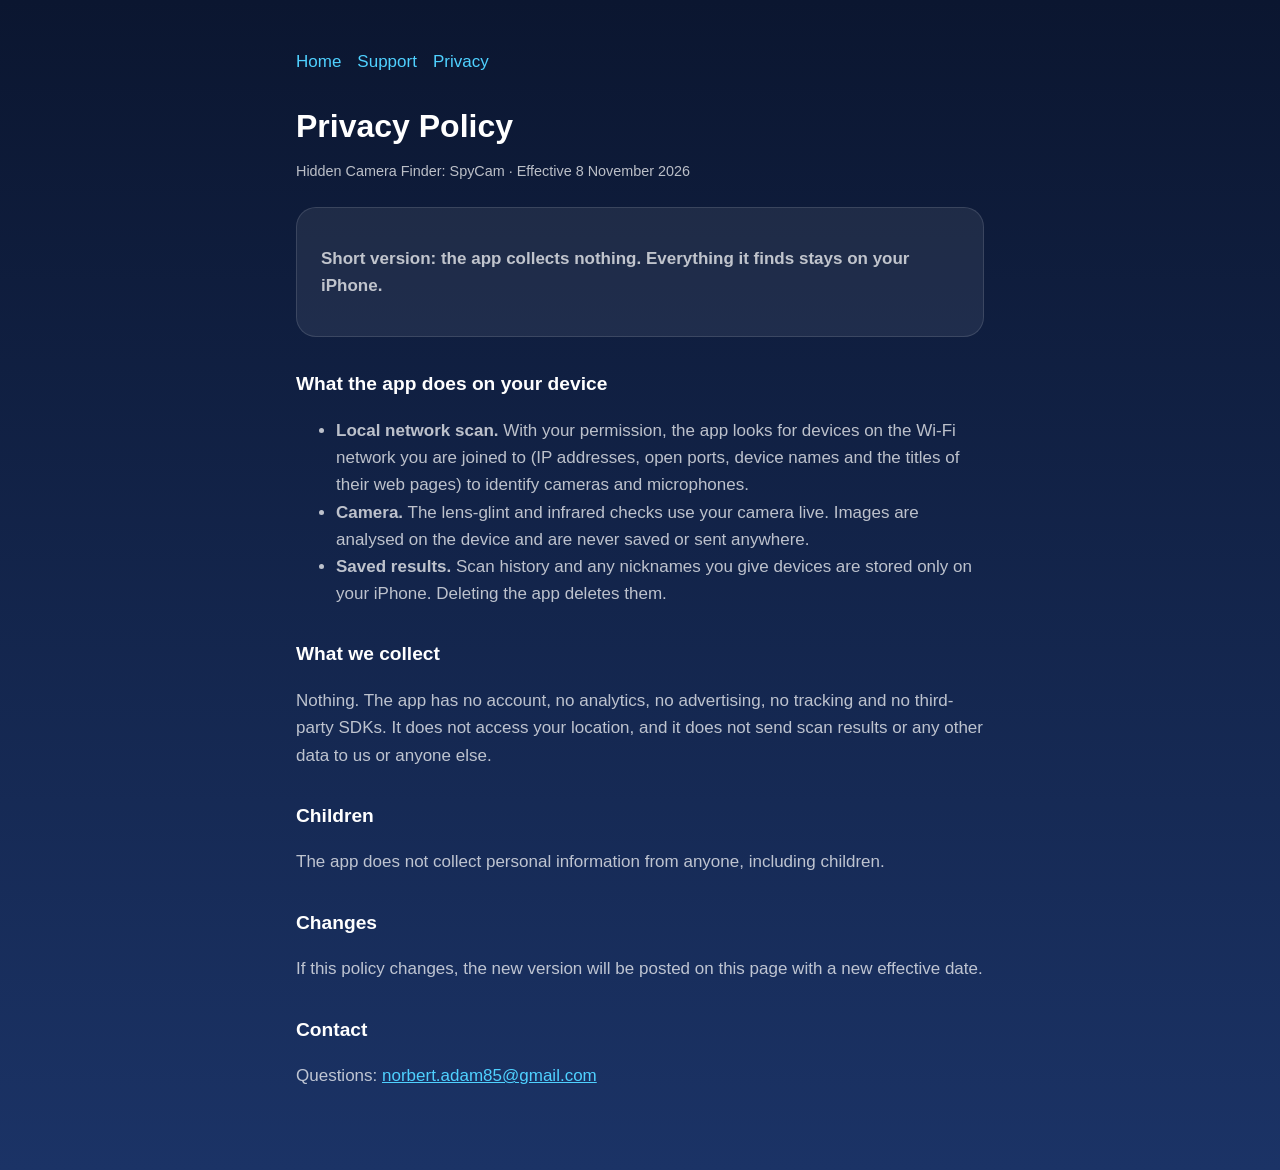
==== privacy.html @ f62ab77a "Privacy and support pages for Hidden Camera Finder: SpyCam" ====
<!doctype html><html lang="en"><head><meta charset="utf-8"><meta name="viewport" content="width=device-width,initial-scale=1"><title>Privacy Policy</title><link rel="stylesheet" href="style.css"></head>
<body><main><nav><a href="./">Home</a><a href="support.html">Support</a><a href="privacy.html">Privacy</a></nav>
<h1>Privacy Policy</h1><p class="small">Hidden Camera Finder: SpyCam · Effective 8 November 2026</p>
<div class="card"><p><strong>Short version: the app collects nothing. Everything it finds stays on your iPhone.</strong></p></div>
<h2>What the app does on your device</h2>
<ul><li><strong>Local network scan.</strong> With your permission, the app looks for devices on the Wi-Fi network you are joined to (IP addresses, open ports, device names and the titles of their web pages) to identify cameras and microphones.</li>
<li><strong>Camera.</strong> The lens-glint and infrared checks use your camera live. Images are analysed on the device and are never saved or sent anywhere.</li>
<li><strong>Saved results.</strong> Scan history and any nicknames you give devices are stored only on your iPhone. Deleting the app deletes them.</li></ul>
<h2>What we collect</h2><p>Nothing. The app has no account, no analytics, no advertising, no tracking and no third-party SDKs. It does not access your location, and it does not send scan results or any other data to us or anyone else.</p>
<h2>Children</h2><p>The app does not collect personal information from anyone, including children.</p>
<h2>Changes</h2><p>If this policy changes, the new version will be posted on this page with a new effective date.</p>
<h2>Contact</h2><p>Questions: <a href="mailto:norbert.adam85@gmail.com">norbert.adam85@gmail.com</a></p></main></body></html>
---- style.css ----
:root{--bg:#0B1630;--bg2:#1B3366;--fg:#fff;--muted:rgba(255,255,255,.72);--card:rgba(255,255,255,.07);--line:rgba(255,255,255,.12);--accent:#4FD1FF}
*{box-sizing:border-box}body{margin:0;font:17px/1.6 -apple-system,BlinkMacSystemFont,"Segoe UI",Roboto,sans-serif;color:var(--fg);background:linear-gradient(180deg,var(--bg),var(--bg2));min-height:100vh}
main{max-width:720px;margin:0 auto;padding:48px 16px 64px}h1{font-size:2rem;line-height:1.2;margin:0 0 8px}h2{font-size:1.2rem;margin:32px 0 8px}
p,li{color:var(--muted)}a{color:var(--accent)}.card{background:var(--card);border:1px solid var(--line);border-radius:20px;padding:20px 24px;margin-top:24px}
nav{display:flex;gap:16px;margin-bottom:32px}nav a{text-decoration:none}.small{font-size:.9rem}
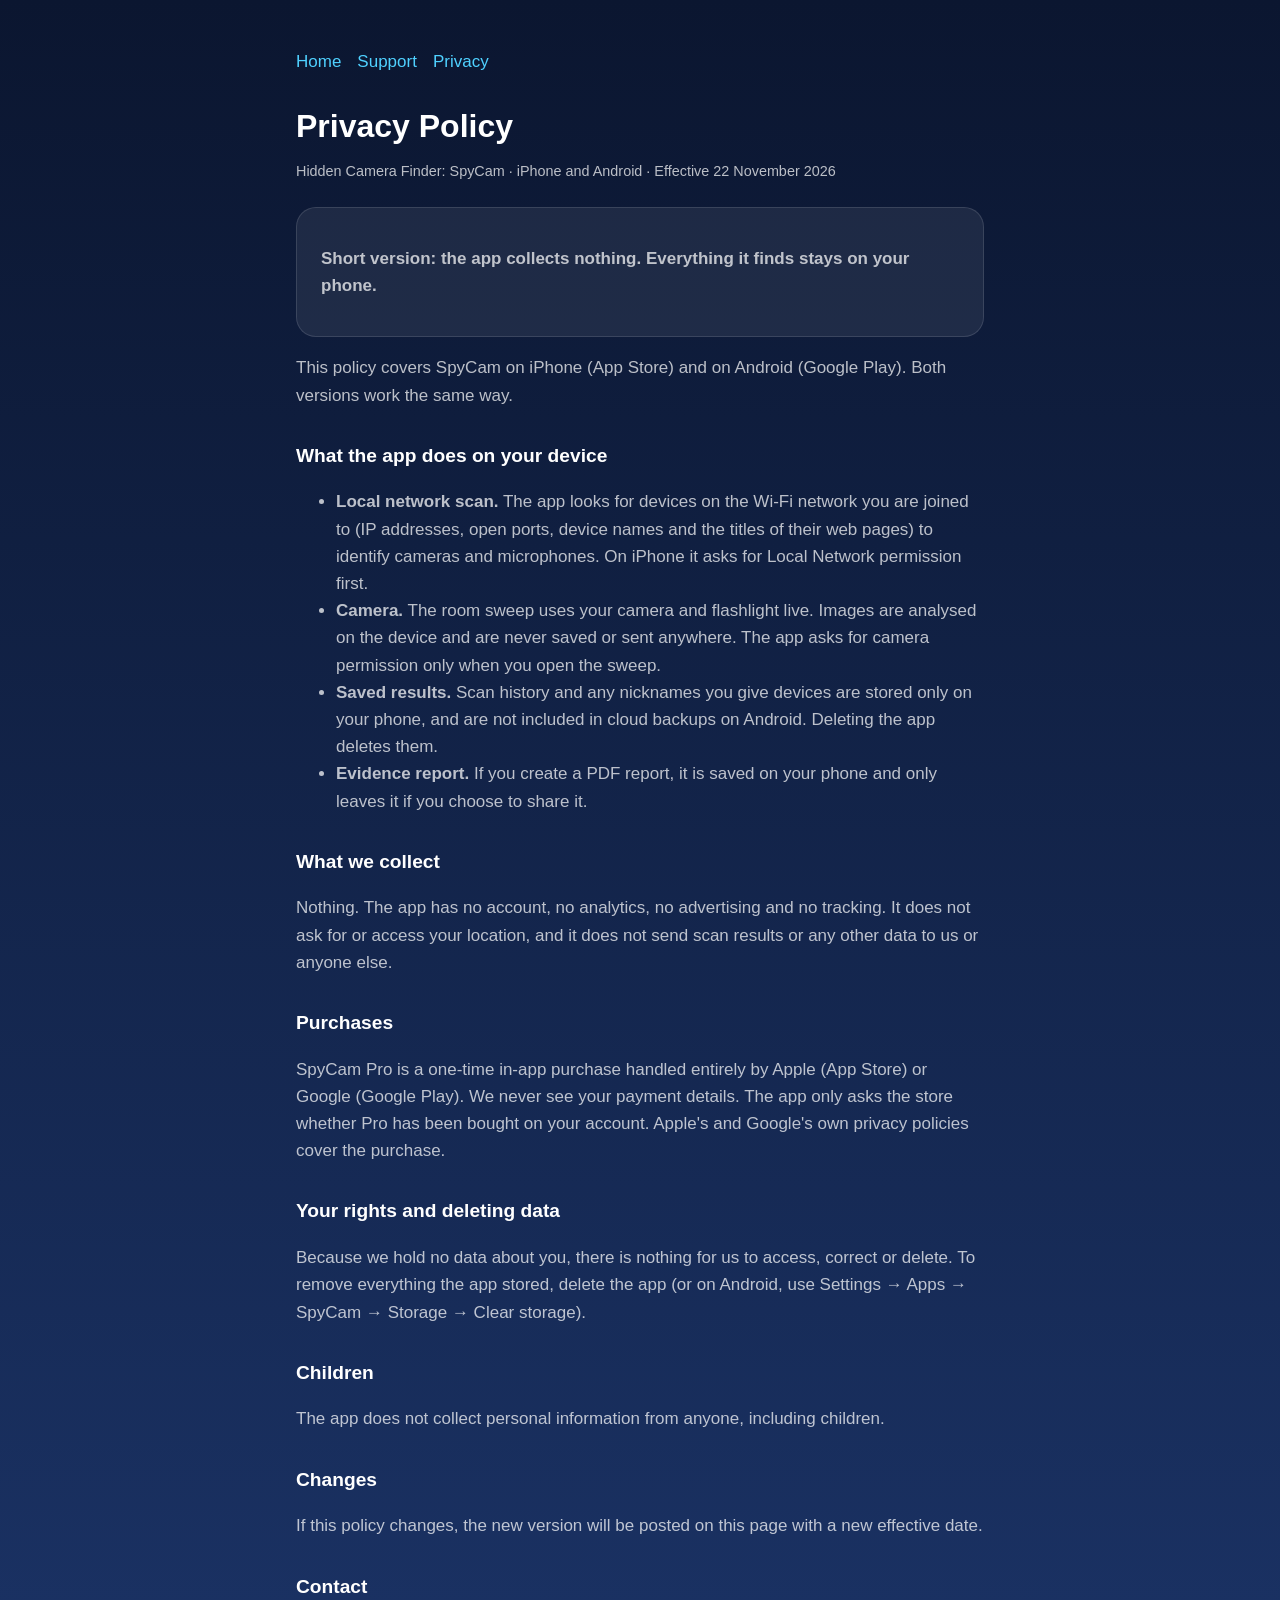
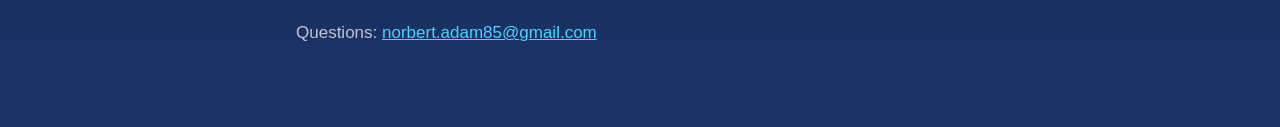
==== commit 5cb3ced9: "Privacy policy covers the Android app and in-app purchases Co-Authored-By: Claude Opus 5.5 <noreply@" ====
--- a/privacy.html
+++ b/privacy.html
@@ -1,12 +1,16 @@
 <!doctype html><html lang="en"><head><meta charset="utf-8"><meta name="viewport" content="width=device-width,initial-scale=1"><title>Privacy Policy</title><link rel="stylesheet" href="style.css"></head>
 <body><main><nav><a href="./">Home</a><a href="support.html">Support</a><a href="privacy.html">Privacy</a></nav>
-<h1>Privacy Policy</h1><p class="small">Hidden Camera Finder: SpyCam · Effective 8 November 2026</p>
-<div class="card"><p><strong>Short version: the app collects nothing. Everything it finds stays on your iPhone.</strong></p></div>
+<h1>Privacy Policy</h1><p class="small">Hidden Camera Finder: SpyCam · iPhone and Android · Effective 22 November 2026</p>
+<div class="card"><p><strong>Short version: the app collects nothing. Everything it finds stays on your phone.</strong></p></div>
+<p>This policy covers SpyCam on iPhone (App Store) and on Android (Google Play). Both versions work the same way.</p>
 <h2>What the app does on your device</h2>
-<ul><li><strong>Local network scan.</strong> With your permission, the app looks for devices on the Wi-Fi network you are joined to (IP addresses, open ports, device names and the titles of their web pages) to identify cameras and microphones.</li>
-<li><strong>Camera.</strong> The lens-glint and infrared checks use your camera live. Images are analysed on the device and are never saved or sent anywhere.</li>
-<li><strong>Saved results.</strong> Scan history and any nicknames you give devices are stored only on your iPhone. Deleting the app deletes them.</li></ul>
-<h2>What we collect</h2><p>Nothing. The app has no account, no analytics, no advertising, no tracking and no third-party SDKs. It does not access your location, and it does not send scan results or any other data to us or anyone else.</p>
+<ul><li><strong>Local network scan.</strong> The app looks for devices on the Wi-Fi network you are joined to (IP addresses, open ports, device names and the titles of their web pages) to identify cameras and microphones. On iPhone it asks for Local Network permission first.</li>
+<li><strong>Camera.</strong> The room sweep uses your camera and flashlight live. Images are analysed on the device and are never saved or sent anywhere. The app asks for camera permission only when you open the sweep.</li>
+<li><strong>Saved results.</strong> Scan history and any nicknames you give devices are stored only on your phone, and are not included in cloud backups on Android. Deleting the app deletes them.</li>
+<li><strong>Evidence report.</strong> If you create a PDF report, it is saved on your phone and only leaves it if you choose to share it.</li></ul>
+<h2>What we collect</h2><p>Nothing. The app has no account, no analytics, no advertising and no tracking. It does not ask for or access your location, and it does not send scan results or any other data to us or anyone else.</p>
+<h2>Purchases</h2><p>SpyCam Pro is a one-time in-app purchase handled entirely by Apple (App Store) or Google (Google Play). We never see your payment details. The app only asks the store whether Pro has been bought on your account. Apple's and Google's own privacy policies cover the purchase.</p>
+<h2>Your rights and deleting data</h2><p>Because we hold no data about you, there is nothing for us to access, correct or delete. To remove everything the app stored, delete the app (or on Android, use Settings → Apps → SpyCam → Storage → Clear storage).</p>
 <h2>Children</h2><p>The app does not collect personal information from anyone, including children.</p>
 <h2>Changes</h2><p>If this policy changes, the new version will be posted on this page with a new effective date.</p>
 <h2>Contact</h2><p>Questions: <a href="mailto:norbert.adam85@gmail.com">norbert.adam85@gmail.com</a></p></main></body></html>
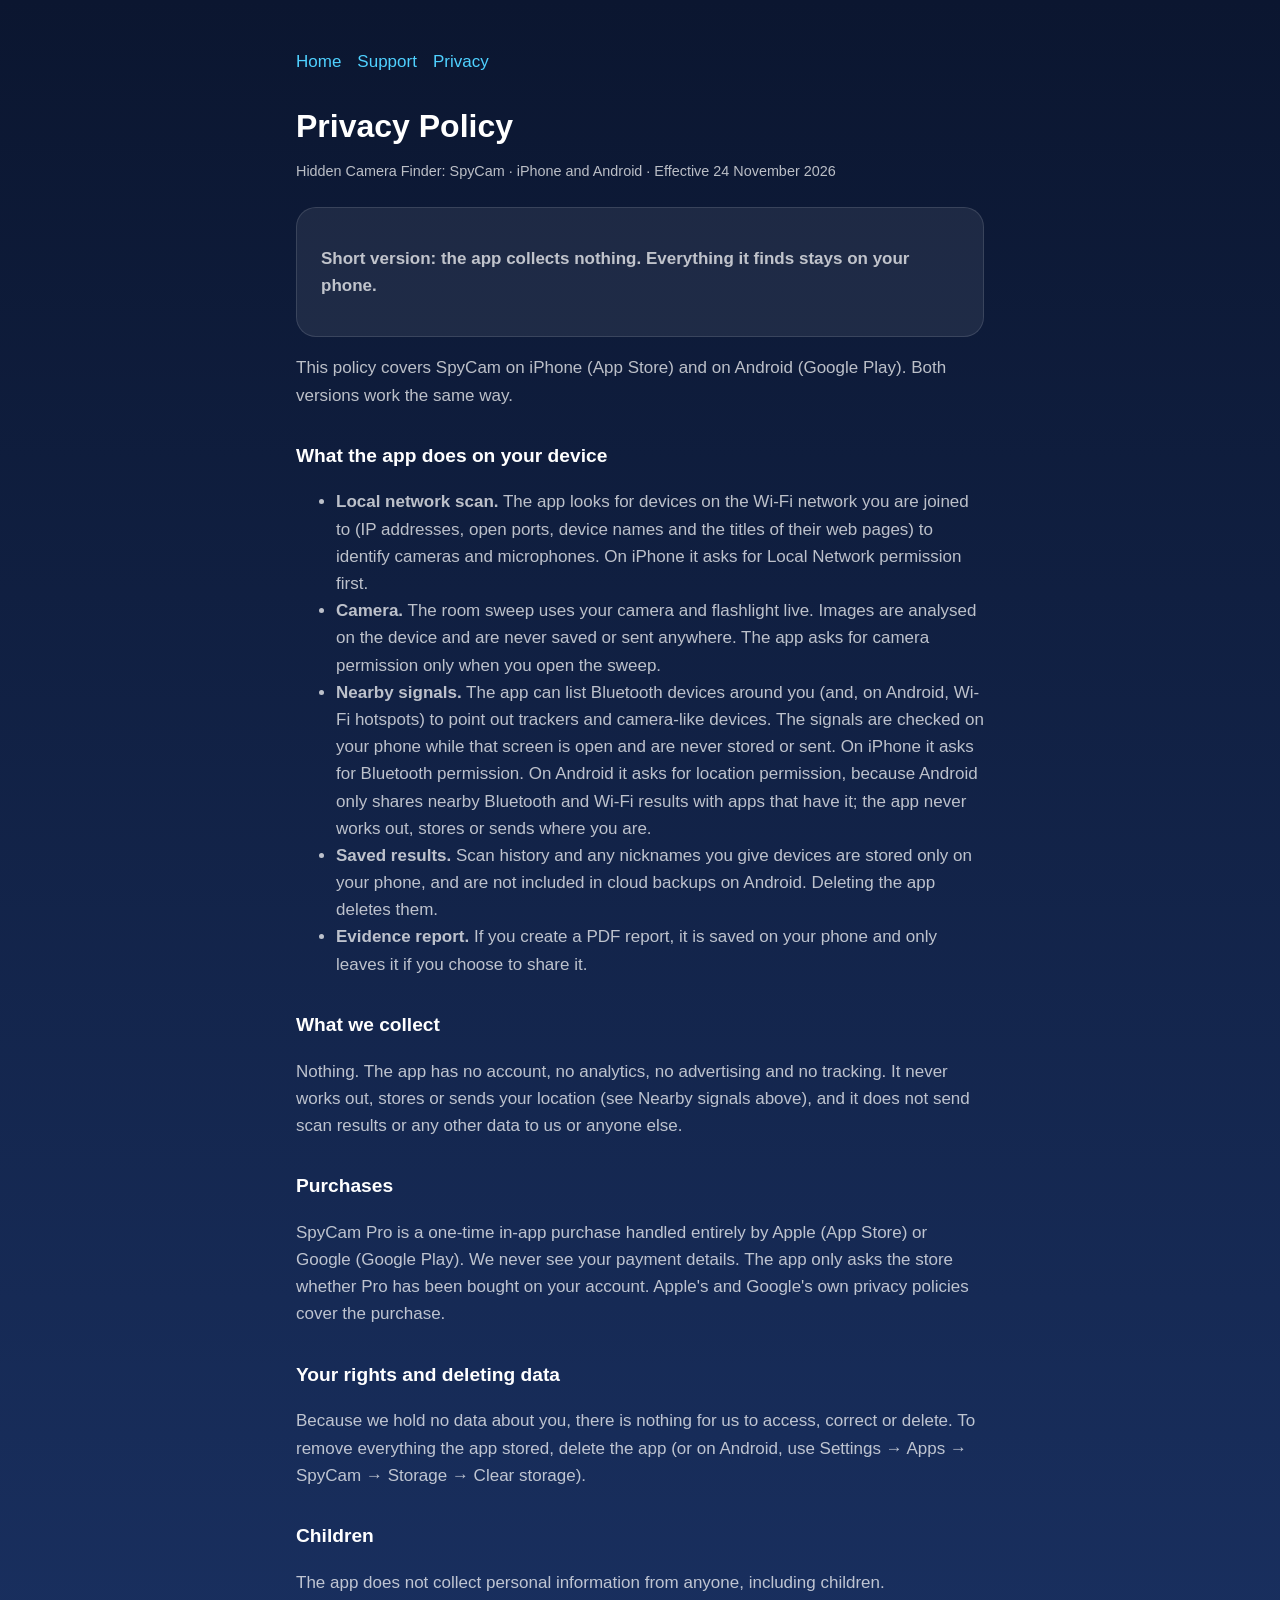
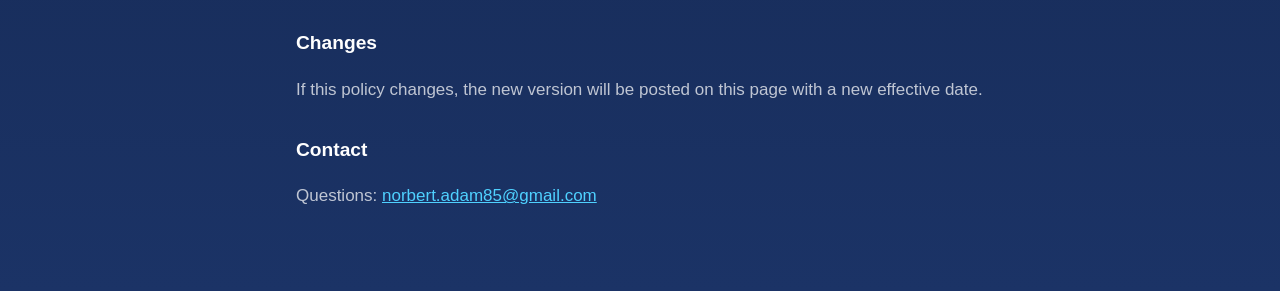
==== commit ce33f887: "privacy: Nearby signals (Bluetooth on iPhone, location permission on Android, nothing stored or sent" ====
--- a/privacy.html
+++ b/privacy.html
@@ -1,14 +1,15 @@
 <!doctype html><html lang="en"><head><meta charset="utf-8"><meta name="viewport" content="width=device-width,initial-scale=1"><title>Privacy Policy</title><link rel="stylesheet" href="style.css"></head>
 <body><main><nav><a href="./">Home</a><a href="support.html">Support</a><a href="privacy.html">Privacy</a></nav>
-<h1>Privacy Policy</h1><p class="small">Hidden Camera Finder: SpyCam · iPhone and Android · Effective 22 November 2026</p>
+<h1>Privacy Policy</h1><p class="small">Hidden Camera Finder: SpyCam · iPhone and Android · Effective 24 November 2026</p>
 <div class="card"><p><strong>Short version: the app collects nothing. Everything it finds stays on your phone.</strong></p></div>
 <p>This policy covers SpyCam on iPhone (App Store) and on Android (Google Play). Both versions work the same way.</p>
 <h2>What the app does on your device</h2>
 <ul><li><strong>Local network scan.</strong> The app looks for devices on the Wi-Fi network you are joined to (IP addresses, open ports, device names and the titles of their web pages) to identify cameras and microphones. On iPhone it asks for Local Network permission first.</li>
 <li><strong>Camera.</strong> The room sweep uses your camera and flashlight live. Images are analysed on the device and are never saved or sent anywhere. The app asks for camera permission only when you open the sweep.</li>
+<li><strong>Nearby signals.</strong> The app can list Bluetooth devices around you (and, on Android, Wi-Fi hotspots) to point out trackers and camera-like devices. The signals are checked on your phone while that screen is open and are never stored or sent. On iPhone it asks for Bluetooth permission. On Android it asks for location permission, because Android only shares nearby Bluetooth and Wi-Fi results with apps that have it; the app never works out, stores or sends where you are.</li>
 <li><strong>Saved results.</strong> Scan history and any nicknames you give devices are stored only on your phone, and are not included in cloud backups on Android. Deleting the app deletes them.</li>
 <li><strong>Evidence report.</strong> If you create a PDF report, it is saved on your phone and only leaves it if you choose to share it.</li></ul>
-<h2>What we collect</h2><p>Nothing. The app has no account, no analytics, no advertising and no tracking. It does not ask for or access your location, and it does not send scan results or any other data to us or anyone else.</p>
+<h2>What we collect</h2><p>Nothing. The app has no account, no analytics, no advertising and no tracking. It never works out, stores or sends your location (see Nearby signals above), and it does not send scan results or any other data to us or anyone else.</p>
 <h2>Purchases</h2><p>SpyCam Pro is a one-time in-app purchase handled entirely by Apple (App Store) or Google (Google Play). We never see your payment details. The app only asks the store whether Pro has been bought on your account. Apple's and Google's own privacy policies cover the purchase.</p>
 <h2>Your rights and deleting data</h2><p>Because we hold no data about you, there is nothing for us to access, correct or delete. To remove everything the app stored, delete the app (or on Android, use Settings → Apps → SpyCam → Storage → Clear storage).</p>
 <h2>Children</h2><p>The app does not collect personal information from anyone, including children.</p>
